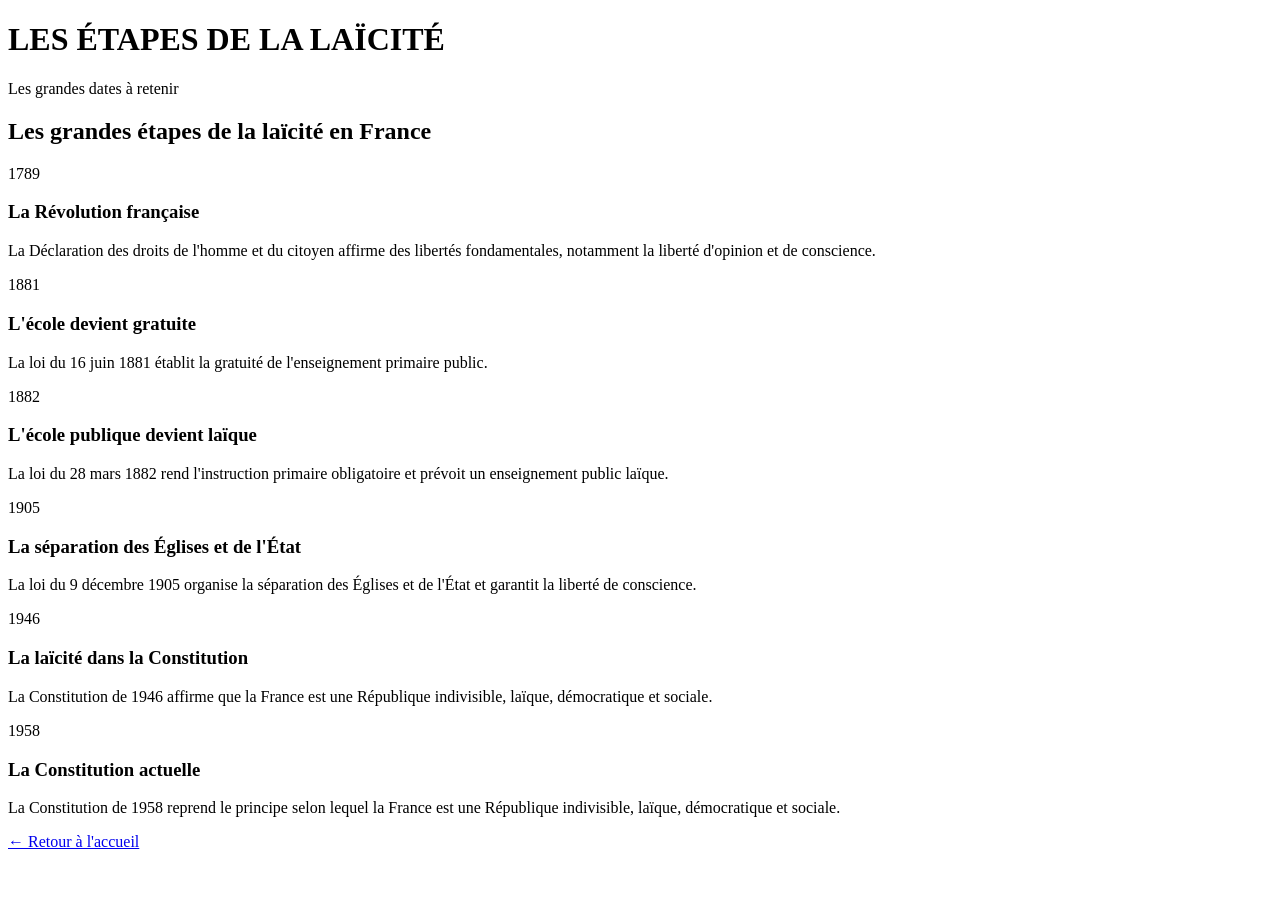
==== edl.html @ 28fff32d "Add files via upload" ====
<!DOCTYPE html>
<html lang="fr">

<head>
    <meta charset="UTF-8">
    <meta name="viewport" content="width=device-width, initial-scale=1.0">

    <title>Les étapes de la laïcité</title>

    <link rel="stylesheet" href="css/style.css">
</head>

<body>

    <header>
        <h1>LES ÉTAPES DE LA LAÏCITÉ</h1>
        <p>Les grandes dates à retenir</p>
    </header>


    <main>

        <section class="etapes">

            <h2>Les grandes étapes de la laïcité en France</h2>

            <div class="cartes-etapes">

                <div class="carte-etape">
                    <div class="date">1789</div>
                    <h3>La Révolution française</h3>
                    <p>
                        La Déclaration des droits de l'homme et du citoyen
                        affirme des libertés fondamentales, notamment la
                        liberté d'opinion et de conscience.
                    </p>
                </div>


                <div class="carte-etape">
                    <div class="date">1881</div>
                    <h3>L'école devient gratuite</h3>
                    <p>
                        La loi du 16 juin 1881 établit la gratuité de
                        l'enseignement primaire public.
                    </p>
                </div>


                <div class="carte-etape">
                    <div class="date">1882</div>
                    <h3>L'école publique devient laïque</h3>
                    <p>
                        La loi du 28 mars 1882 rend l'instruction primaire
                        obligatoire et prévoit un enseignement public laïque.
                    </p>
                </div>


                <div class="carte-etape">
                    <div class="date">1905</div>
                    <h3>La séparation des Églises et de l'État</h3>
                    <p>
                        La loi du 9 décembre 1905 organise la séparation
                        des Églises et de l'État et garantit la liberté
                        de conscience.
                    </p>
                </div>


                <div class="carte-etape">
                    <div class="date">1946</div>
                    <h3>La laïcité dans la Constitution</h3>
                    <p>
                        La Constitution de 1946 affirme que la France est
                        une République indivisible, laïque, démocratique
                        et sociale.
                    </p>
                </div>


                <div class="carte-etape">
                    <div class="date">1958</div>
                    <h3>La Constitution actuelle</h3>
                    <p>
                        La Constitution de 1958 reprend le principe selon
                        lequel la France est une République indivisible,
                        laïque, démocratique et sociale.
                    </p>
                </div>

            </div>

        </section>

    </main>


    <div class="retour">
        <a href="Acceuil.html">← Retour à l'accueil</a>
    </div>

</body>

</html>
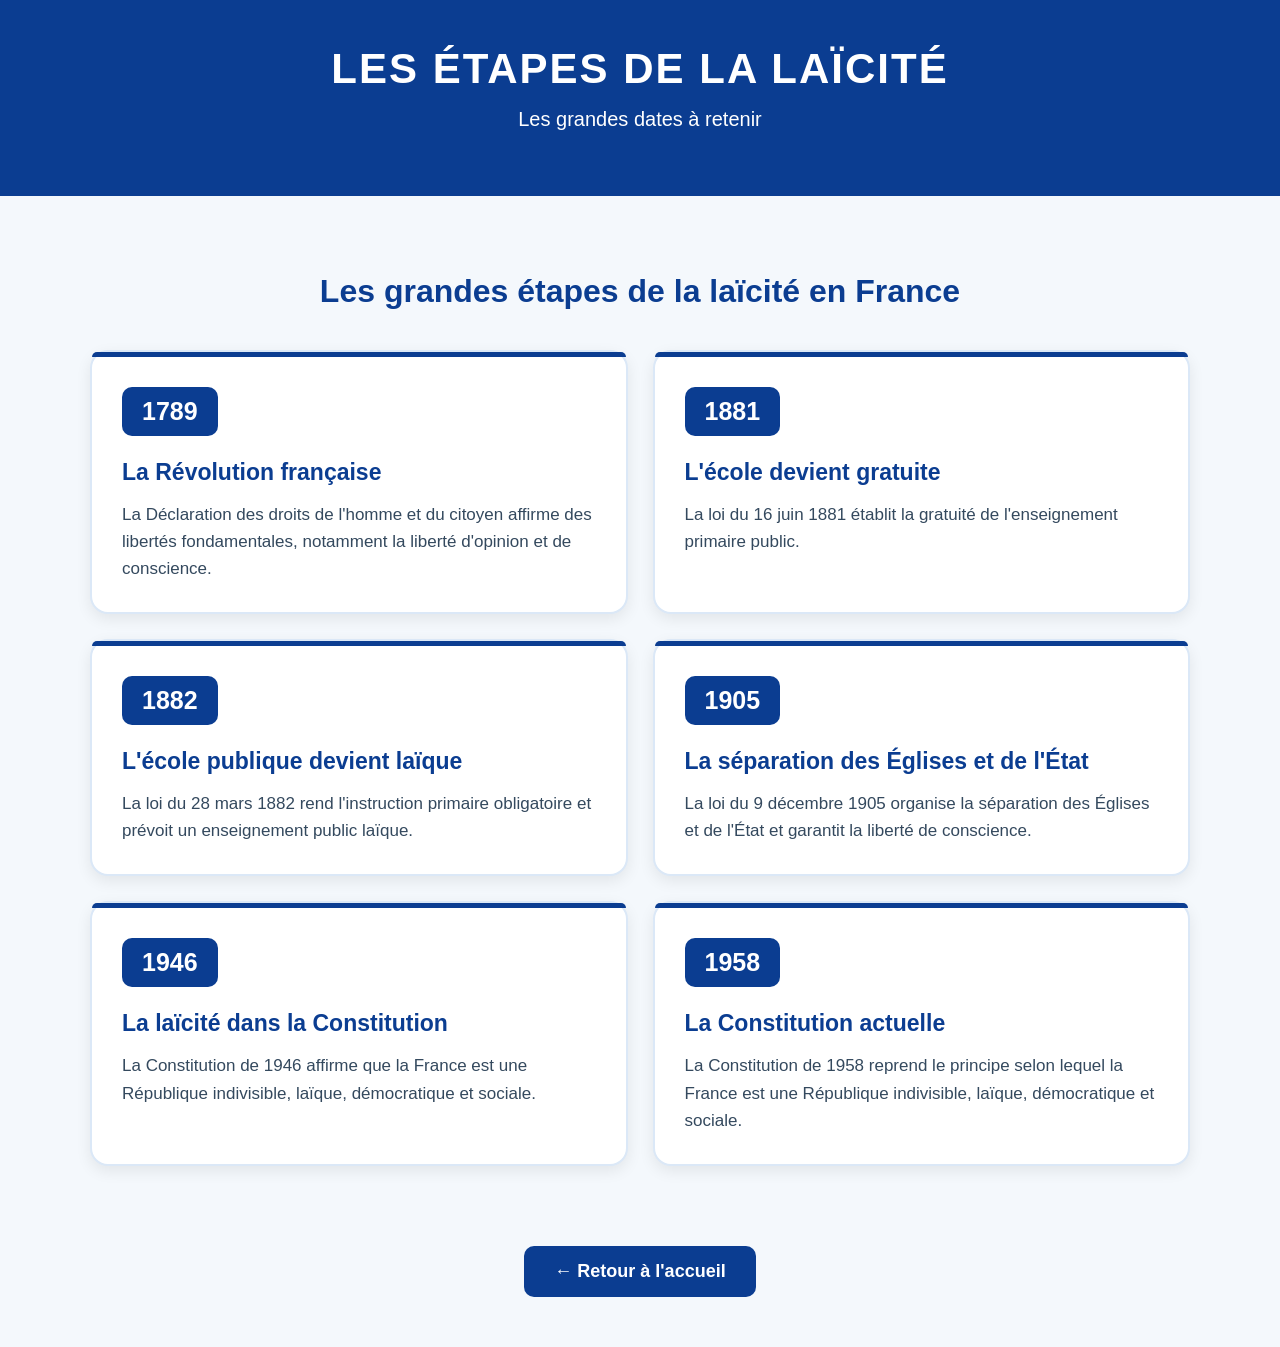
==== commit f9c56281: "Fix HTML encoding and update return link" ====
--- a/edl.html
+++ b/edl.html
@@ -97,9 +97,9 @@
 
 
     <div class="retour">
-        <a href="Acceuil.html">← Retour à l'accueil</a>
+        <a href="index.html">← Retour à l'accueil</a>
     </div>
 
 </body>
 
-</html>+</html>
--- a/css/style.css
+++ b/css/style.css
@@ -0,0 +1,664 @@
+/* =========================
+   STYLE GÉNÉRAL
+   ========================= */
+
+* {
+    box-sizing: border-box;
+}
+
+body {
+    margin: 0;
+    font-family: Arial, sans-serif;
+    background-color: #f4f8fc;
+    color: #172b4d;
+}
+
+
+/* =========================
+   EN-TÊTE
+   ========================= */
+
+header {
+    background-color: #0b3d91;
+    color: white;
+    text-align: center;
+    padding: 45px 20px;
+}
+
+header h1 {
+    margin: 0;
+    font-size: 42px;
+    letter-spacing: 2px;
+}
+
+header p {
+    margin-top: 15px;
+    font-size: 20px;
+}
+
+
+/* =========================
+   CONTENU PRINCIPAL
+   ========================= */
+
+main {
+    min-height: 65vh;
+    display: flex;
+    justify-content: center;
+    align-items: center;
+    padding: 50px 20px;
+}
+
+.accueil {
+    background-color: white;
+    width: 90%;
+    max-width: 900px;
+    text-align: center;
+    padding: 45px;
+    border-radius: 20px;
+    box-shadow: 0 5px 20px rgba(0, 0, 0, 0.12);
+}
+
+.accueil h2 {
+    color: #0b3d91;
+    font-size: 32px;
+    margin-top: 0;
+}
+
+.accueil p {
+    font-size: 19px;
+    line-height: 1.6;
+}
+
+
+/* =========================
+   BOUTONS
+   ========================= */
+
+.boutons {
+    display: flex;
+    flex-direction: column;
+    gap: 20px;
+    margin-top: 35px;
+}
+
+.bouton {
+    display: block;
+    padding: 22px;
+    background-color: #0b3d91;
+    color: white;
+    text-decoration: none;
+    font-size: 22px;
+    font-weight: bold;
+    border-radius: 12px;
+    transition: 0.3s;
+}
+
+.bouton:hover {
+    background-color: #1769d1;
+    transform: scale(1.03);
+}
+
+
+/* =========================
+   PIED DE PAGE
+   ========================= */
+
+footer {
+    background-color: #0b3d91;
+    color: white;
+    text-align: center;
+    padding: 18px;
+}
+
+footer p {
+    margin: 0;
+    font-size: 16px;
+}
+
+
+/* =========================
+   VERSION TÉLÉPHONE
+   ========================= */
+
+@media (max-width: 600px) {
+
+    header h1 {
+        font-size: 30px;
+    }
+
+    header p {
+        font-size: 17px;
+    }
+
+    .accueil {
+        padding: 30px 20px;
+    }
+
+    .accueil h2 {
+        font-size: 26px;
+    }
+
+    .bouton {
+        font-size: 18px;
+        padding: 18px;
+    }
+}/* =========================
+   PAGE LEÇON
+   ========================= */
+
+.lecon {
+    background-color: white;
+    width: 90%;
+    max-width: 1000px;
+    padding: 45px;
+    border-radius: 20px;
+    box-shadow: 0 5px 20px rgba(0, 0, 0, 0.12);
+}
+
+.lecon h2 {
+    text-align: center;
+    color: #0b3d91;
+    font-size: 34px;
+    margin-top: 0;
+    margin-bottom: 35px;
+}
+
+.contenu-lecon {
+    font-size: 18px;
+    line-height: 1.7;
+}
+
+.contenu-lecon h3 {
+    color: #0b3d91;
+    font-size: 25px;
+    margin-top: 35px;
+    border-left: 5px solid #0b3d91;
+    padding-left: 12px;
+}
+
+.contenu-lecon p {
+    margin-bottom: 20px;
+}
+
+/* =========================
+   BOUTON RETOUR
+   ========================= */
+
+.retour {
+    text-align: center;
+    margin: 30px 0 50px;
+}
+
+.retour a {
+    display: inline-block;
+    background-color: #0b3d91;
+    color: white;
+    text-decoration: none;
+    font-size: 18px;
+    font-weight: bold;
+    padding: 15px 30px;
+    border-radius: 10px;
+    transition: 0.3s;
+}
+
+.retour a:hover {
+    background-color: #1769d1;
+    transform: scale(1.05);
+}
+
+
+/* =========================
+   TÉLÉPHONE
+   ========================= */
+
+@media (max-width: 600px) {
+
+    .lecon {
+        width: 95%;
+        padding: 25px 20px;
+    }
+
+    .lecon h2 {
+        font-size: 28px;
+    }
+
+    .contenu-lecon {
+        font-size: 16px;
+    }
+
+    .contenu-lecon h3 {
+        font-size: 22px;
+    }
+}/* =========================
+   PAGE ÉTAPES DE LA LAÏCITÉ
+   ========================= */
+
+.etapes {
+    width: 90%;
+    max-width: 1100px;
+    margin: 0 auto;
+}
+
+.etapes h2 {
+    text-align: center;
+    color: #0b3d91;
+    font-size: 32px;
+    margin-bottom: 40px;
+}
+
+
+/* =========================
+   CARTES
+   ========================= */
+
+.cartes-etapes {
+    display: grid;
+    grid-template-columns: repeat(2, 1fr);
+    gap: 25px;
+}
+
+.carte-etape {
+    position: relative;
+    background-color: white;
+    padding: 35px 30px 30px;
+    border-radius: 18px;
+    border: 2px solid #dbe8f7;
+    box-shadow: 0 5px 15px rgba(0, 0, 0, 0.08);
+
+    transition: 0.3s;
+}
+
+.carte-etape:hover {
+    transform: translateY(-7px);
+    box-shadow: 0 10px 25px rgba(0, 0, 0, 0.15);
+    border-color: #0b3d91;
+}
+
+
+/* =========================
+   DATE
+   ========================= */
+
+.date {
+    display: inline-block;
+    background-color: #0b3d91;
+    color: white;
+
+    font-size: 25px;
+    font-weight: bold;
+
+    padding: 10px 20px;
+    border-radius: 10px;
+
+    margin-bottom: 18px;
+}
+
+
+/* =========================
+   TITRE DES CARTES
+   ========================= */
+
+.carte-etape h3 {
+    color: #0b3d91;
+    font-size: 23px;
+    margin-top: 5px;
+    margin-bottom: 15px;
+}
+
+
+/* =========================
+   TEXTE DES CARTES
+   ========================= */
+
+.carte-etape p {
+    color: #34495e;
+    font-size: 17px;
+    line-height: 1.6;
+    margin: 0;
+}
+
+
+/* =========================
+   PETITE BARRE BLEUE
+   ========================= */
+
+.carte-etape::before {
+    content: "";
+    position: absolute;
+
+    left: 0;
+    top: 0;
+
+    width: 100%;
+    height: 5px;
+
+    background-color: #0b3d91;
+
+    border-radius: 18px 18px 0 0;
+}
+
+
+/* =========================
+   TÉLÉPHONE
+   ========================= */
+
+@media (max-width: 700px) {
+
+    .cartes-etapes {
+        grid-template-columns: 1fr;
+    }
+
+    .etapes {
+        width: 95%;
+    }
+
+    .etapes h2 {
+        font-size: 27px;
+    }
+
+    .carte-etape {
+        padding: 30px 22px 25px;
+    }
+
+    .carte-etape h3 {
+        font-size: 21px;
+    }
+
+    .carte-etape p {
+        font-size: 16px;
+    }
+}/* =========================
+   RÉPONSES DU QUIZ
+   ========================= */
+
+.reponse {
+    display: block;
+    width: 100%;
+    padding: 18px;
+    margin: 12px 0;
+
+    background-color: white;
+    color: #172b4d;
+
+    border: 2px solid #0b3d91;
+    border-radius: 12px;
+
+    font-size: 18px;
+    font-weight: bold;
+
+    cursor: pointer;
+    transition: 0.2s;
+}
+
+
+/* Quand on passe la souris dessus */
+
+.reponse:hover {
+    background-color: #e5effc;
+}
+
+
+/* Réponse choisie */
+
+.reponse.selectionnee {
+    background-color: #0b3d91;
+    color: white;
+
+    border-color: #06275f;
+
+    transform: scale(1.02);
+}
+
+
+/* Bonne réponse après validation */
+
+.reponse.bonne {
+    background-color: #2e9d50;
+    color: white;
+    border-color: #20753a;
+}
+
+
+/* Mauvaise réponse après validation */
+
+.reponse.fausse {
+    background-color: #c93636;
+    color: white;
+    border-color: #8f2424;
+}
+
+
+/* =========================
+   BOUTON VALIDER
+   ========================= */
+
+#bouton-valider,
+#bouton-suivant {
+    display: block;
+    margin: 30px auto 0;
+
+    padding: 15px 35px;
+
+    background-color: #0b3d91;
+    color: white;
+
+    border: none;
+    border-radius: 10px;
+
+    font-size: 18px;
+    font-weight: bold;
+
+    cursor: pointer;
+}
+
+
+#bouton-valider:hover,
+#bouton-suivant:hover {
+    background-color: #1769d1;
+    transform: scale(1.05);
+}/* =========================
+   QUIZ
+   ========================= */
+
+.quiz {
+    background-color: white;
+    width: 90%;
+    max-width: 900px;
+    margin: 0 auto;
+    padding: 45px;
+    border-radius: 20px;
+    box-shadow: 0 5px 20px rgba(0, 0, 0, 0.12);
+}
+
+#numero-question {
+    text-align: center;
+    color: #0b3d91;
+    font-size: 18px;
+    font-weight: bold;
+}
+
+#question {
+    text-align: center;
+    color: #172b4d;
+    font-size: 28px;
+    line-height: 1.4;
+    margin: 35px 0;
+}
+
+
+/* =========================
+   RÉPONSES
+   ========================= */
+
+.reponse {
+    display: block;
+    width: 100%;
+
+    padding: 20px;
+    margin: 15px 0;
+
+    background-color: white;
+    color: #172b4d;
+
+    border: 2px solid #0b3d91;
+    border-radius: 12px;
+
+    font-size: 18px;
+    font-weight: bold;
+
+    cursor: pointer;
+
+    transition: 0.2s;
+}
+
+
+.reponse:hover {
+    background-color: #e5effc;
+}
+
+
+/* RÉPONSE SÉLECTIONNÉE */
+
+.reponse.selectionnee {
+    background-color: #0b3d91;
+    color: white;
+
+    border-color: #06275f;
+
+    transform: scale(1.02);
+}
+
+
+/* =========================
+   ZONE SUIVANT
+   ========================= */
+
+#zone-suivant {
+    display: none;
+
+    margin-top: 40px;
+    padding-top: 25px;
+
+    border-top: 3px solid #dbe8f7;
+
+    text-align: center;
+}
+
+
+/* Petite flèche qui indique
+   qu'on peut continuer */
+
+#fleche-suivant {
+    display: block;
+
+    color: #0b3d91;
+
+    font-size: 30px;
+    font-weight: bold;
+
+    animation: descendre 1s infinite;
+}
+
+
+/* Animation de la flèche */
+
+@keyframes descendre {
+
+    0% {
+        transform: translateY(0);
+    }
+
+    50% {
+        transform: translateY(7px);
+    }
+
+    100% {
+        transform: translateY(0);
+    }
+
+}
+
+
+/* BOUTON SUIVANT */
+
+#bouton-suivant {
+    width: 100%;
+
+    padding: 20px;
+
+    background-color: #0b3d91;
+    color: white;
+
+    border: none;
+    border-radius: 12px;
+
+    font-size: 20px;
+    font-weight: bold;
+
+    cursor: pointer;
+
+    transition: 0.2s;
+}
+
+
+#bouton-suivant:hover {
+    background-color: #1769d1;
+    transform: scale(1.02);
+}
+
+
+/* =========================
+   SCORE FINAL
+   ========================= */
+
+#resultat {
+    text-align: center;
+}
+
+
+#resultat h2 {
+    color: #0b3d91;
+    font-size: 32px;
+}
+
+
+.score {
+    color: #0b3d91;
+    font-size: 60px;
+    font-weight: bold;
+    margin: 30px 0;
+}
+
+
+#message-score {
+    font-size: 20px;
+    margin-bottom: 35px;
+}
+
+
+/* =========================
+   TÉLÉPHONE
+   ========================= */
+
+@media (max-width: 600px) {
+
+    .quiz {
+        width: 95%;
+        padding: 25px 20px;
+    }
+
+    #question {
+        font-size: 23px;
+    }
+
+    .reponse {
+        font-size: 16px;
+        padding: 17px;
+    }
+
+    .score {
+        font-size: 45px;
+    }
+
+}
